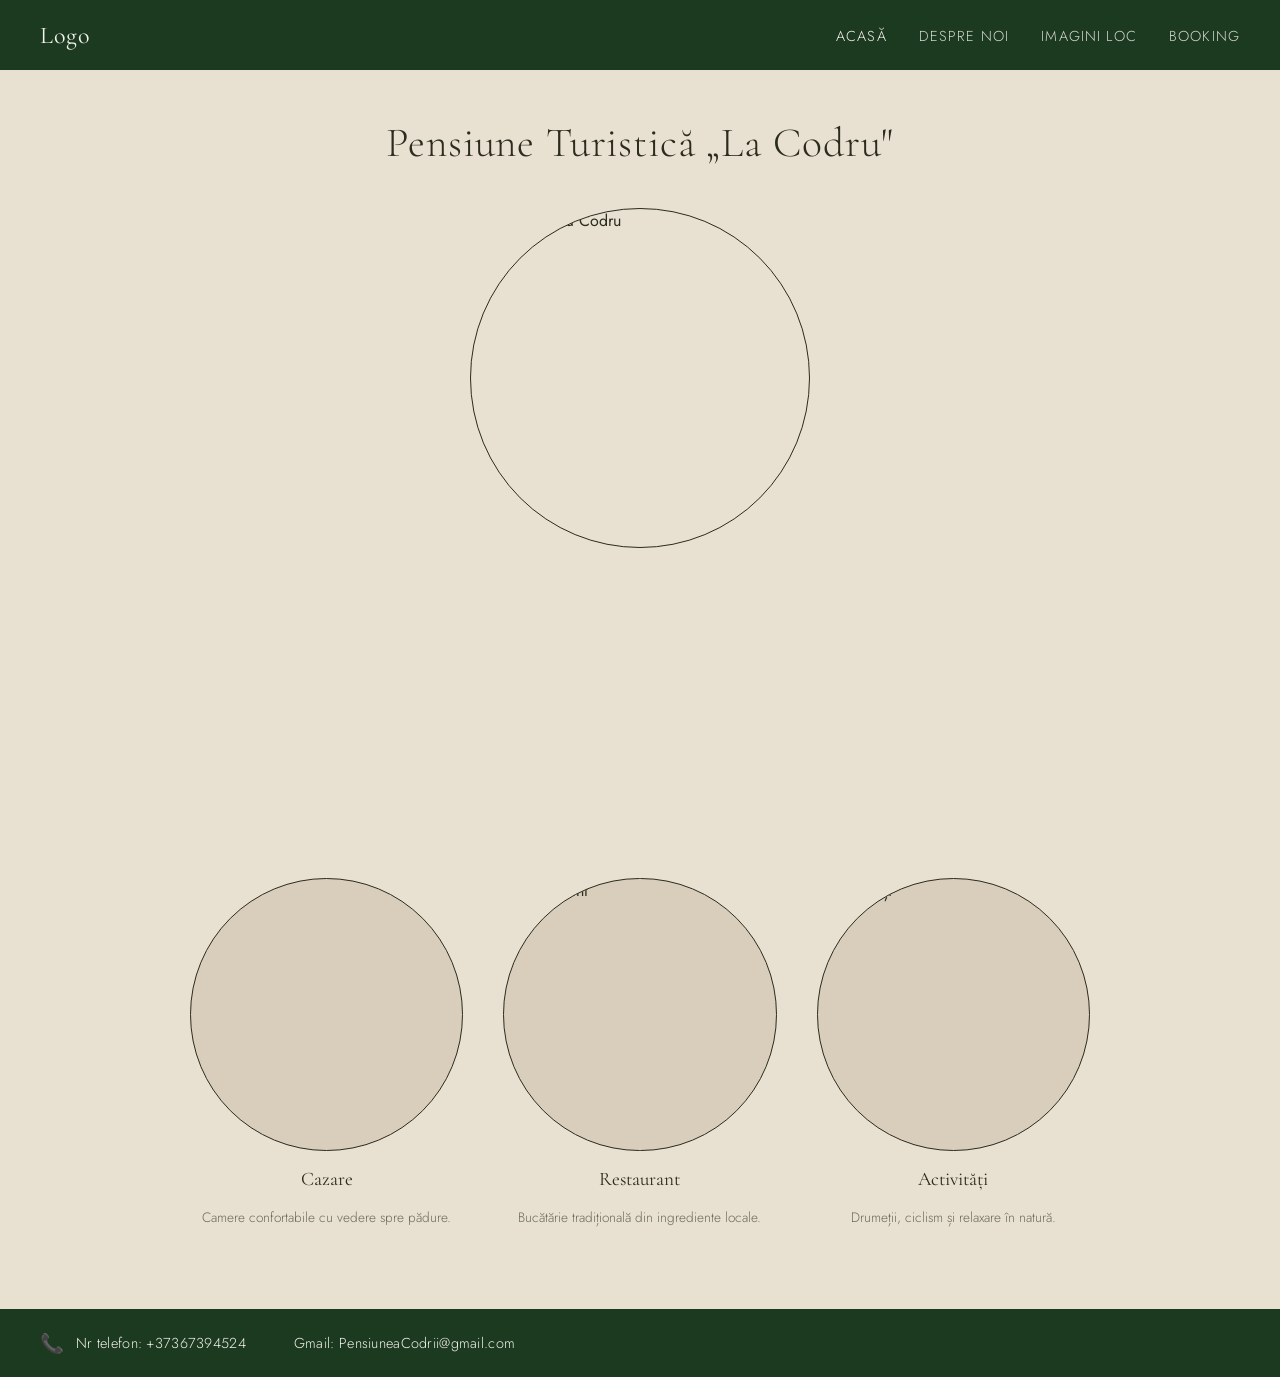
==== Proiect_Practica_2026/index.html @ 55665f12 "Ziua 2:Finalizat wireframe figma si structura HTML5" ====
<!DOCTYPE html>
<html lang="ro">
<head>
    <meta charset="UTF-8">
    <meta name="viewport" content="width=device-width, initial-scale=1.0">
    <meta name="description" content="Pensiune Turistică La Codru - Relaxare în inima naturii">
    <meta name="author" content="Catanoi Riccardo">
    <title>Acasă | Pensiune Turistică „La Codru"</title>

    <link href="https://fonts.googleapis.com/css2?family=Cormorant+Garamond:wght@300;400;500&family=Jost:wght@300;400;500&display=swap" rel="stylesheet">

    <style>
        *, *::before, *::after {
            box-sizing: border-box;
            margin: 0;
            padding: 0;
        }

        :root {
            --green-dark: #1C3A20;
            --green-mid:  #2A5230;
            --linen:      #E8E0D0;
            --linen-dark: #D9CEBC;
            --text-dark:  #2B2B1E;
            --text-muted: #6B6B5A;
            --white-warm: #F5F2EC;
        }

        body {
            font-family: 'Jost', sans-serif;
            background-color: var(--linen);
            color: var(--text-dark);
            min-height: 100vh;
            display: flex;
            flex-direction: column;
        }

        /* ===== HEADER ===== */
        .site-header {
            background-color: var(--green-dark);
            padding: 0 2.5rem;
            height: 70px;
            display: flex;
            align-items: center;
        }

        .header-inner {
            width: 100%;
            display: flex;
            align-items: center;
            justify-content: space-between;
        }

        .logo {
            font-family: 'Cormorant Garamond', serif;
            font-size: 1.5rem;
            font-weight: 400;
            color: var(--white-warm);
            text-decoration: none;
            letter-spacing: 0.03em;
        }

        .main-nav .nav-list {
            list-style: none;
            display: flex;
            gap: 2rem;
        }

        .nav-link {
            font-family: 'Jost', sans-serif;
            font-size: 0.9rem;
            font-weight: 300;
            color: var(--white-warm);
            text-decoration: none;
            letter-spacing: 0.08em;
            text-transform: uppercase;
            opacity: 0.85;
            transition: opacity 0.2s;
        }

        .nav-link:hover,
        .nav-link.active {
            opacity: 1;
        }

        /* ===== MAIN ===== */
        .main-content {
            flex: 1;
        }

        /* ===== HERO ===== */
        .hero-section {
            background-color: var(--linen);
            display: flex;
            flex-direction: column;
            align-items: center;
            padding: 3rem 2rem 4rem;
            min-height: calc(100vh - 140px);
        }

        .hero-title {
            font-family: 'Cormorant Garamond', serif;
            font-size: 2.6rem;
            font-weight: 300;
            color: var(--text-dark);
            letter-spacing: 0.02em;
            margin-bottom: 2.5rem;
            text-align: center;
        }

        .hero-image-wrapper {
            width: 340px;
            height: 340px;
            border-radius: 50%;
            overflow: hidden;
            border: 1.5px solid var(--text-dark);
        }

        .hero-image {
            width: 100%;
            height: 100%;
            object-fit: cover;
        }

        /* ===== SERVICII ===== */
        .servicii-section {
            background-color: var(--linen);
            padding: 3rem 4rem 5rem;
        }

        .cards-grid {
            display: grid;
            grid-template-columns: repeat(3, 1fr);
            gap: 2.5rem;
            max-width: 900px;
            margin: 0 auto;
        }

        .card {
            display: flex;
            flex-direction: column;
            align-items: center;
            gap: 1rem;
        }

        .card-image-wrapper {
            width: 100%;
            aspect-ratio: 1;
            border-radius: 50%;
            overflow: hidden;
            border: 1.5px solid var(--text-dark);
            background-color: var(--linen-dark);
        }

        .card-image {
            width: 100%;
            height: 100%;
            object-fit: cover;
        }

        .card-title {
            font-family: 'Cormorant Garamond', serif;
            font-size: 1.2rem;
            font-weight: 400;
            color: var(--text-dark);
            text-align: center;
        }

        .card-desc {
            font-size: 0.85rem;
            font-weight: 300;
            color: var(--text-muted);
            text-align: center;
            line-height: 1.6;
        }

        /* ===== FOOTER ===== */
        .site-footer {
            background-color: var(--green-dark);
            padding: 1.25rem 2.5rem;
        }

        .footer-inner {
            display: flex;
            align-items: center;
            gap: 3rem;
        }

        .footer-contact {
            display: flex;
            align-items: center;
            gap: 0.75rem;
        }

        .footer-icon {
            font-size: 1.2rem;
            color: var(--white-warm);
        }

        .footer-text {
            font-family: 'Jost', sans-serif;
            font-size: 0.9rem;
            font-weight: 300;
            color: var(--white-warm);
            letter-spacing: 0.02em;
        }
    </style>
</head>
<body>

    <!-- ===== HEADER ===== -->
    <header class="site-header">
        <div class="header-inner">
            <a href="index.html" class="logo">Logo</a>
            <nav class="main-nav">
                <ul class="nav-list">
                    <li class="nav-item"><a href="index.html" class="nav-link active">Acasă</a></li>
                    <li class="nav-item"><a href="despre.html" class="nav-link">Despre noi</a></li>
                    <li class="nav-item"><a href="galerie.html" class="nav-link">Imagini loc</a></li>
                    <li class="nav-item"><a href="rezervare.html" class="nav-link">Booking</a></li>
                </ul>
            </nav>
        </div>
    </header>

    <!-- ===== MAIN ===== -->
    <main class="main-content">

        <!-- SECȚIUNEA 1 — Hero -->
        <section id="hero" class="hero-section">
            <h1 class="hero-title">Pensiune Turistică „La Codru"</h1>
            <div class="hero-image-wrapper">
                <img src="La_Codru.jpg" alt="Pensiunea La Codru" class="hero-image">
            </div>
        </section>

        <!-- SECȚIUNEA 2 — Servicii -->
        <section id="servicii" class="servicii-section">
            <div class="cards-grid">

                <article class="card">
                    <div class="card-image-wrapper">
                        <img src="assets/img/cazare.jpg" alt="Cazare" class="card-image">
                    </div>
                    <h3 class="card-title">Cazare</h3>
                    <p class="card-desc">Camere confortabile cu vedere spre pădure.</p>
                </article>

                <article class="card">
                    <div class="card-image-wrapper">
                        <img src="assets/img/restaurant.jpg" alt="Restaurant" class="card-image">
                    </div>
                    <h3 class="card-title">Restaurant</h3>
                    <p class="card-desc">Bucătărie tradițională din ingrediente locale.</p>
                </article>

                <article class="card">
                    <div class="card-image-wrapper">
                        <img src="assets/img/activitati.jpg" alt="Activități" class="card-image">
                    </div>
                    <h3 class="card-title">Activități</h3>
                    <p class="card-desc">Drumeții, ciclism și relaxare în natură.</p>
                </article>

            </div>
        </section>

    </main>

    <!-- ===== FOOTER ===== -->
    <footer class="site-footer">
        <div class="footer-inner">
            <div class="footer-contact">
                <span class="footer-icon">📞</span>
                <span class="footer-text">Nr telefon: +37367394524</span>
            </div>
            <div class="footer-contact">
                <span class="footer-text">Gmail: PensiuneaCodrii@gmail.com</span>
            </div>
        </div>
    </footer>

</body>
</html>
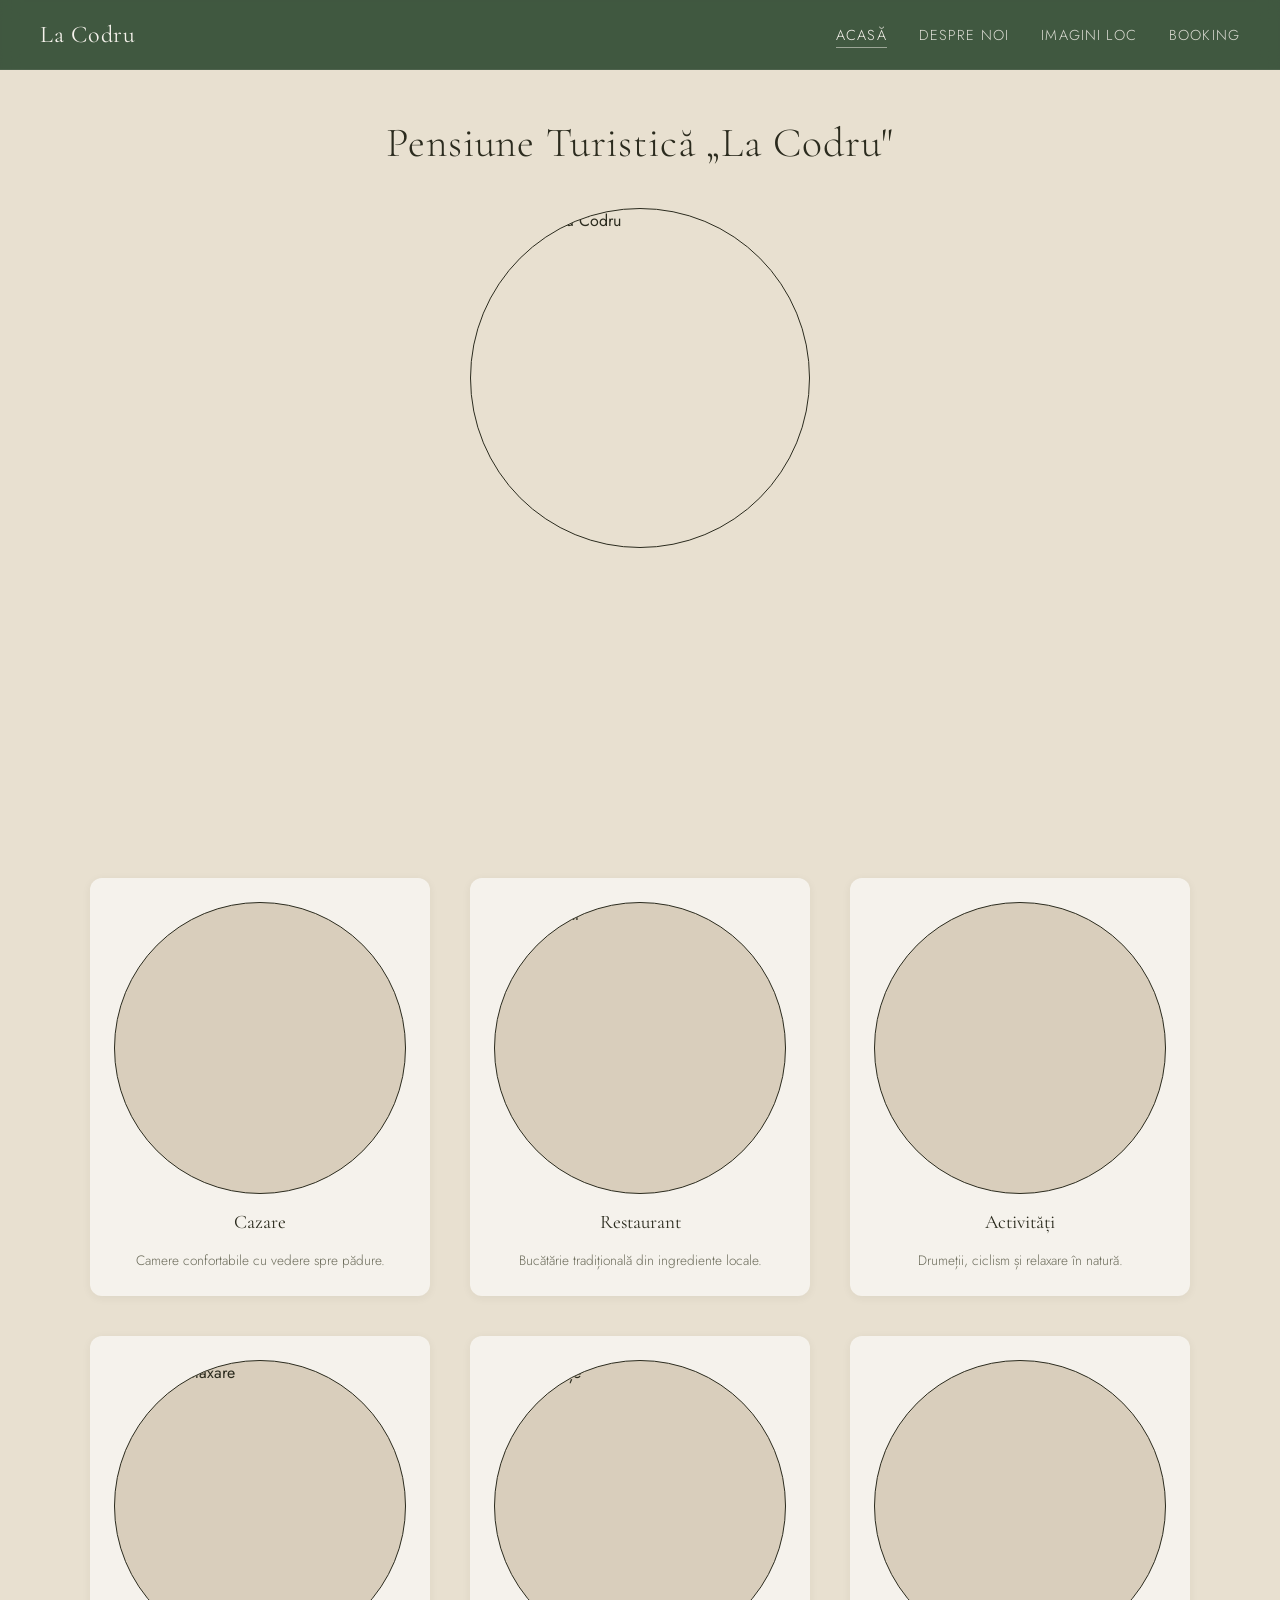
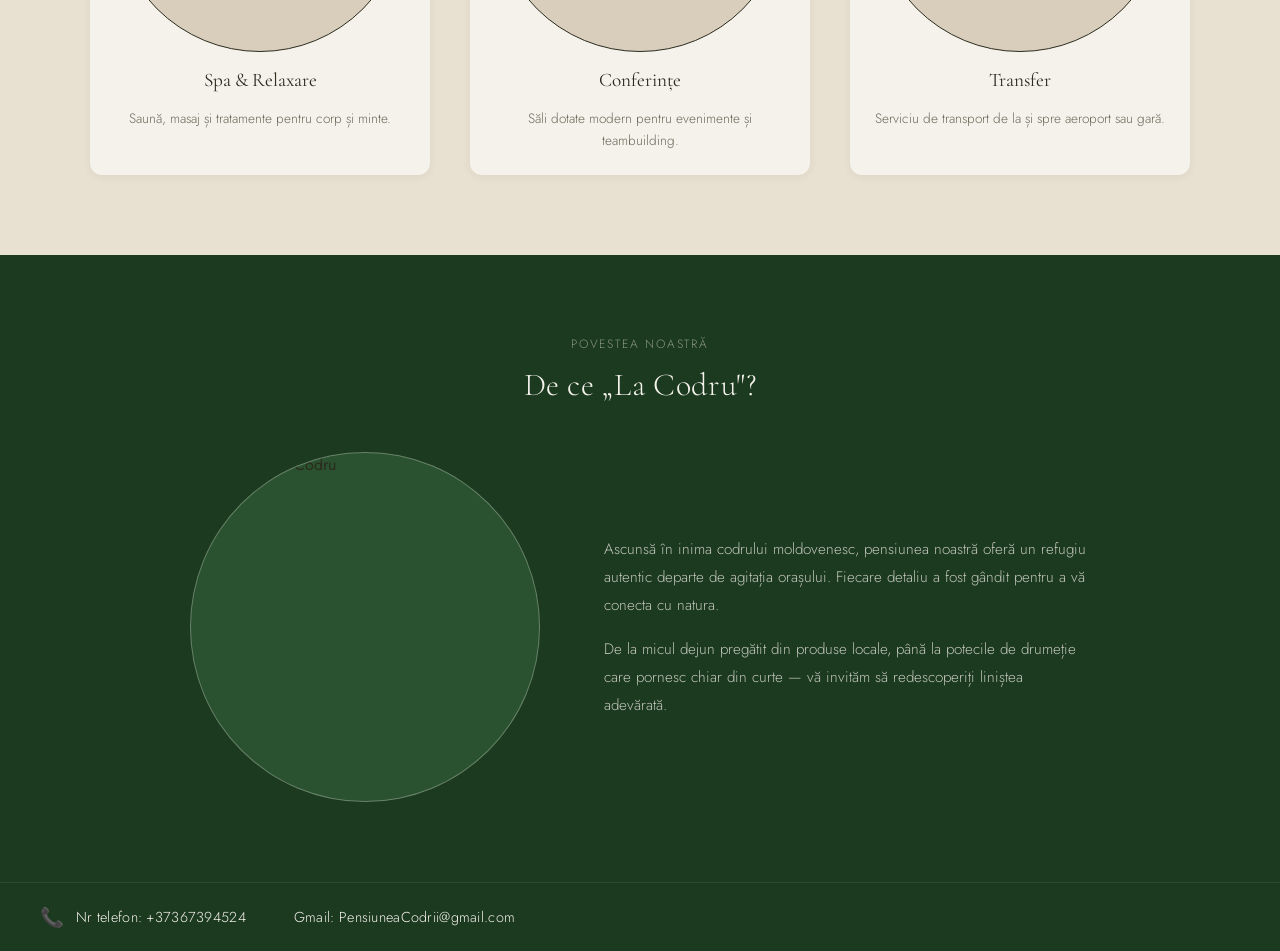
==== commit 2b249f80: "Ziua 4: Finalizat Layout, Flexbox Grid si Interactivitate. Validat W3C." ====
--- a/Proiect_Practica_2026/index.html
+++ b/Proiect_Practica_2026/index.html
@@ -35,13 +35,19 @@
             flex-direction: column;
         }
 
-        /* ===== HEADER ===== */
+        /* ===== SARCINA 1: HEADER STICKY CU GLASSMORPHISM ===== */
         .site-header {
-            background-color: var(--green-dark);
+            position: sticky;
+            top: 0;
+            z-index: 100;
+            background-color: rgba(28, 58, 32, 0.82);
+            backdrop-filter: blur(10px);
+            -webkit-backdrop-filter: blur(10px);
             padding: 0 2.5rem;
             height: 70px;
             display: flex;
             align-items: center;
+            border-bottom: 1px solid rgba(245, 242, 236, 0.08);
         }
 
         .header-inner {
@@ -58,6 +64,12 @@
             color: var(--white-warm);
             text-decoration: none;
             letter-spacing: 0.03em;
+            /* Subtle scale on hover */
+            transition: opacity 0.2s ease;
+        }
+
+        .logo:hover {
+            opacity: 0.85;
         }
 
         .main-nav .nav-list {
@@ -66,6 +78,13 @@
             gap: 2rem;
         }
 
+        /* ===== SARCINA NOUĂ: ANIMATED UNDERLINE PE NAV LINKS ===== */
+        /*
+          Pseudo-elementul ::after creează o linie invizibilă sub fiecare link.
+          La hover, linia se "desfășoară" de la stânga la dreapta prin
+          tranziția proprietății transform: scaleX(0 → 1).
+          transform-origin: left asigură că animația pornește din stânga.
+        */
         .nav-link {
             font-family: 'Jost', sans-serif;
             font-size: 0.9rem;
@@ -75,12 +94,42 @@
             letter-spacing: 0.08em;
             text-transform: uppercase;
             opacity: 0.85;
-            transition: opacity 0.2s;
-        }
-
-        .nav-link:hover,
+            transition: opacity 0.2s ease;
+            position: relative;  /* necesar pentru ::after pozitionat absolut */
+            padding-bottom: 3px; /* spatiu pentru linie */
+        }
+
+        .nav-link::after {
+            content: '';
+            position: absolute;
+            bottom: 0;
+            left: 0;
+            width: 100%;
+            height: 1px;
+            background-color: var(--white-warm);
+            /* Stare initiala: invizibil, comprimat la 0 latime */
+            transform: scaleX(0);
+            transform-origin: left center;
+            transition: transform 0.3s cubic-bezier(0.25, 0.46, 0.45, 0.94);
+        }
+
+        .nav-link:hover {
+            opacity: 1;
+        }
+
+        .nav-link:hover::after {
+            /* La hover: linia se desfasoara de la stanga spre dreapta */
+            transform: scaleX(1);
+        }
+
         .nav-link.active {
             opacity: 1;
+        }
+
+        /* Link-ul activ are linia mereu vizibila */
+        .nav-link.active::after {
+            transform: scaleX(1);
+            opacity: 0.5;
         }
 
         /* ===== MAIN ===== */
@@ -114,15 +163,34 @@
             border-radius: 50%;
             overflow: hidden;
             border: 1.5px solid var(--text-dark);
+            /* Micro-animatie: imagine hero apare la incarcare */
+            animation: fadeInScale 0.8s cubic-bezier(0.25, 0.46, 0.45, 0.94) both;
+        }
+
+        @keyframes fadeInScale {
+            from {
+                opacity: 0;
+                transform: scale(0.95);
+            }
+            to {
+                opacity: 1;
+                transform: scale(1);
+            }
         }
 
         .hero-image {
             width: 100%;
             height: 100%;
             object-fit: cover;
-        }
-
-        /* ===== SERVICII ===== */
+            /* Zoom subtil la hover pe imaginea hero */
+            transition: transform 0.6s cubic-bezier(0.25, 0.46, 0.45, 0.94);
+        }
+
+        .hero-image-wrapper:hover .hero-image {
+            transform: scale(1.04);
+        }
+
+        /* ===== SARCINA 2: GRID SERVICII AUTO-ADAPTIV ===== */
         .servicii-section {
             background-color: var(--linen);
             padding: 3rem 4rem 5rem;
@@ -130,19 +198,42 @@
 
         .cards-grid {
             display: grid;
-            grid-template-columns: repeat(3, 1fr);
+            grid-template-columns: repeat(auto-fit, minmax(280px, 1fr));
             gap: 2.5rem;
-            max-width: 900px;
+            max-width: 1100px;
             margin: 0 auto;
         }
 
+        /* ===== SARCINA NOUĂ: HOVER CARDURI CU RIDICARE ȘI UMBRĂ ===== */
+        /*
+          cubic-bezier(0.25, 0.46, 0.45, 0.94) = ease-out personalizat:
+          porneste rapid, incetineste la sfarsit → senzatie naturala de "ridicare".
+          box-shadow stratificat: umbra apropiata (y=8px, blur=16px) + umbra indepartata
+          (y=20px, blur=40px) simuleaza mai bine lumina reala pe o suprafata ridicata.
+        */
         .card {
             display: flex;
             flex-direction: column;
             align-items: center;
             gap: 1rem;
-        }
-
+            background-color: var(--white-warm);
+            border-radius: 12px;
+            padding: 1.5rem;
+            box-shadow: 0 2px 10px rgba(43, 43, 30, 0.06);
+            transition: transform 0.3s cubic-bezier(0.25, 0.46, 0.45, 0.94),
+                        box-shadow 0.3s ease;
+            cursor: default;
+        }
+
+        .card:hover {
+            transform: translateY(-12px);
+            /* Umbra dubla: contact shadow + ambient shadow = realism */
+            box-shadow:
+                0 8px 16px rgba(43, 43, 30, 0.08),
+                0 20px 40px rgba(43, 43, 30, 0.10);
+        }
+
+        /* Imaginea cardului face zoom subtil la hover pe card */
         .card-image-wrapper {
             width: 100%;
             aspect-ratio: 1;
@@ -150,12 +241,22 @@
             overflow: hidden;
             border: 1.5px solid var(--text-dark);
             background-color: var(--linen-dark);
+            transition: border-color 0.3s ease;
+        }
+
+        .card:hover .card-image-wrapper {
+            border-color: var(--green-mid);
         }
 
         .card-image {
             width: 100%;
             height: 100%;
             object-fit: cover;
+            transition: transform 0.4s cubic-bezier(0.25, 0.46, 0.45, 0.94);
+        }
+
+        .card:hover .card-image {
+            transform: scale(1.06);
         }
 
         .card-title {
@@ -164,6 +265,11 @@
             font-weight: 400;
             color: var(--text-dark);
             text-align: center;
+            transition: color 0.25s ease;
+        }
+
+        .card:hover .card-title {
+            color: var(--green-mid);
         }
 
         .card-desc {
@@ -172,12 +278,116 @@
             color: var(--text-muted);
             text-align: center;
             line-height: 1.6;
+        }
+
+        /* ===== SARCINA 3: SECȚIUNEA MISIUNE ===== */
+        .mission-section {
+            background-color: var(--green-dark);
+            padding: 5rem 4rem;
+        }
+
+        .mission-label {
+            font-family: 'Jost', sans-serif;
+            font-size: 0.75rem;
+            font-weight: 300;
+            letter-spacing: 0.15em;
+            text-transform: uppercase;
+            color: rgba(245, 242, 236, 0.5);
+            text-align: center;
+            margin-bottom: 0.75rem;
+        }
+
+        .mission-title {
+            font-family: 'Cormorant Garamond', serif;
+            font-size: 2rem;
+            font-weight: 300;
+            color: var(--white-warm);
+            text-align: center;
+            margin-bottom: 3rem;
+            letter-spacing: 0.02em;
+        }
+
+        .mission-inner {
+            display: flex;
+            align-items: center;
+            gap: 4rem;
+            max-width: 900px;
+            margin: 0 auto;
+        }
+
+        .mission-image {
+            flex: 1;
+            order: 1;
+            aspect-ratio: 1;
+            border-radius: 50%;
+            overflow: hidden;
+            border: 1.5px solid rgba(245, 242, 236, 0.3);
+            background-color: var(--green-mid);
+            min-width: 0;
+            transition: border-color 0.4s ease, box-shadow 0.4s ease;
+        }
+
+        .mission-image:hover {
+            border-color: rgba(245, 242, 236, 0.6);
+            box-shadow: 0 0 0 4px rgba(245, 242, 236, 0.06);
+        }
+
+        .mission-image img {
+            width: 100%;
+            height: 100%;
+            object-fit: cover;
+            transition: transform 0.6s cubic-bezier(0.25, 0.46, 0.45, 0.94);
+        }
+
+        .mission-image:hover img {
+            transform: scale(1.04);
+        }
+
+        .mission-text {
+            flex: 1.4;
+            order: 2;
+            min-width: 0;
+        }
+
+        .mission-text p {
+            font-family: 'Jost', sans-serif;
+            font-size: 0.95rem;
+            font-weight: 300;
+            color: rgba(245, 242, 236, 0.75);
+            line-height: 1.85;
+            margin-bottom: 1rem;
+        }
+
+        .mission-text p:last-child { margin-bottom: 0; }
+
+        @media (max-width: 640px) {
+            .mission-inner {
+                flex-direction: column;
+                gap: 2rem;
+            }
+
+            .mission-image {
+                order: 1;
+                width: 200px;
+                flex: none;
+            }
+
+            .mission-text {
+                order: 2;
+                width: 100%;
+                text-align: center;
+            }
+
+            .servicii-section {
+                padding: 3rem 1.5rem 4rem;
+            }
         }
 
         /* ===== FOOTER ===== */
         .site-footer {
             background-color: var(--green-dark);
             padding: 1.25rem 2.5rem;
+            border-top: 1px solid rgba(245, 242, 236, 0.08);
         }
 
         .footer-inner {
@@ -204,29 +414,46 @@
             color: var(--white-warm);
             letter-spacing: 0.02em;
         }
+
+        /* ===== SCROLL REVEAL: cardurile apar la scroll ===== */
+        /*
+          Clasa .reveal este adaugata via JS la elementele ce urmeaza sa apara.
+          Initial sunt invizibile si coborate cu 24px.
+          Cand primesc clasa .visible (adaugata de IntersectionObserver),
+          trec la opacity:1 si translateY(0) — animatie CSS pura, fara biblioteci.
+        */
+        .reveal {
+            opacity: 0;
+            transform: translateY(24px);
+            transition: opacity 0.55s ease, transform 0.55s cubic-bezier(0.25, 0.46, 0.45, 0.94);
+        }
+
+        .reveal.visible {
+            opacity: 1;
+            transform: translateY(0);
+        }
     </style>
 </head>
 <body>
 
-    <!-- ===== HEADER ===== -->
+    <!-- SARCINA 1: Header sticky cu glassmorphism -->
     <header class="site-header">
         <div class="header-inner">
-            <a href="index.html" class="logo">Logo</a>
+            <a href="index.html" class="logo">La Codru</a>
             <nav class="main-nav">
                 <ul class="nav-list">
-                    <li class="nav-item"><a href="index.html" class="nav-link active">Acasă</a></li>
-                    <li class="nav-item"><a href="despre.html" class="nav-link">Despre noi</a></li>
-                    <li class="nav-item"><a href="galerie.html" class="nav-link">Imagini loc</a></li>
-                    <li class="nav-item"><a href="rezervare.html" class="nav-link">Booking</a></li>
+                    <li><a href="index.html" class="nav-link active">Acasă</a></li>
+                    <li><a href="despre.html" class="nav-link">Despre noi</a></li>
+                    <li><a href="galerie.html" class="nav-link">Imagini loc</a></li>
+                    <li><a href="rezervare.html" class="nav-link">Booking</a></li>
                 </ul>
             </nav>
         </div>
     </header>
 
-    <!-- ===== MAIN ===== -->
     <main class="main-content">
 
-        <!-- SECȚIUNEA 1 — Hero -->
+        <!-- Hero -->
         <section id="hero" class="hero-section">
             <h1 class="hero-title">Pensiune Turistică „La Codru"</h1>
             <div class="hero-image-wrapper">
@@ -234,11 +461,11 @@
             </div>
         </section>
 
-        <!-- SECȚIUNEA 2 — Servicii -->
+        <!-- SARCINA 2: Grid servicii auto-adaptiv -->
         <section id="servicii" class="servicii-section">
             <div class="cards-grid">
 
-                <article class="card">
+                <article class="card reveal">
                     <div class="card-image-wrapper">
                         <img src="assets/img/cazare.jpg" alt="Cazare" class="card-image">
                     </div>
@@ -246,7 +473,7 @@
                     <p class="card-desc">Camere confortabile cu vedere spre pădure.</p>
                 </article>
 
-                <article class="card">
+                <article class="card reveal">
                     <div class="card-image-wrapper">
                         <img src="assets/img/restaurant.jpg" alt="Restaurant" class="card-image">
                     </div>
@@ -254,7 +481,7 @@
                     <p class="card-desc">Bucătărie tradițională din ingrediente locale.</p>
                 </article>
 
-                <article class="card">
+                <article class="card reveal">
                     <div class="card-image-wrapper">
                         <img src="assets/img/activitati.jpg" alt="Activități" class="card-image">
                     </div>
@@ -262,12 +489,51 @@
                     <p class="card-desc">Drumeții, ciclism și relaxare în natură.</p>
                 </article>
 
+                <article class="card reveal">
+                    <div class="card-image-wrapper">
+                        <img src="assets/img/spa.jpg" alt="Spa & Relaxare" class="card-image">
+                    </div>
+                    <h3 class="card-title">Spa & Relaxare</h3>
+                    <p class="card-desc">Saună, masaj și tratamente pentru corp și minte.</p>
+                </article>
+
+                <article class="card reveal">
+                    <div class="card-image-wrapper">
+                        <img src="assets/img/conferinte.jpg" alt="Conferințe" class="card-image">
+                    </div>
+                    <h3 class="card-title">Conferințe</h3>
+                    <p class="card-desc">Săli dotate modern pentru evenimente și teambuilding.</p>
+                </article>
+
+                <article class="card reveal">
+                    <div class="card-image-wrapper">
+                        <img src="assets/img/transfer.jpg" alt="Transfer" class="card-image">
+                    </div>
+                    <h3 class="card-title">Transfer</h3>
+                    <p class="card-desc">Serviciu de transport de la și spre aeroport sau gară.</p>
+                </article>
+
             </div>
         </section>
 
+        <!-- SARCINA 3: Secțiunea Misiune cu inversare flux -->
+        <section id="misiune" class="mission-section">
+            <p class="mission-label">Povestea noastră</p>
+            <h2 class="mission-title">De ce „La Codru"?</h2>
+            <div class="mission-inner">
+                <div class="mission-image reveal">
+                    <img src="La_Codru.jpg" alt="Natura la La Codru">
+                </div>
+                <div class="mission-text reveal">
+                    <p>Ascunsă în inima codrului moldovenesc, pensiunea noastră oferă un refugiu autentic departe de agitația orașului. Fiecare detaliu a fost gândit pentru a vă conecta cu natura.</p>
+                    <p>De la micul dejun pregătit din produse locale, până la potecile de drumeție care pornesc chiar din curte — vă invităm să redescoperiți liniștea adevărată.</p>
+                </div>
+            </div>
+        </section>
+
     </main>
 
-    <!-- ===== FOOTER ===== -->
+    <!-- Footer -->
     <footer class="site-footer">
         <div class="footer-inner">
             <div class="footer-contact">
@@ -280,5 +546,36 @@
         </div>
     </footer>
 
+    <script>
+        /*
+         * SCROLL REVEAL cu IntersectionObserver
+         * ─────────────────────────────────────
+         * IntersectionObserver "priveste" fiecare element .reveal.
+         * Cand un element intra in viewport (intersectionRatio > 0),
+         * adauga clasa .visible care declanseza tranzitia CSS.
+         * threshold: 0.12 = elementul trebuie sa fie 12% vizibil inainte
+         * sa apara — evita aparitii bruste chiar la limita ecranului.
+         *
+         * Cardurile primesc un animation-delay progresiv (i * 80ms)
+         * doar cand sunt in acelasi "batch" de aparitie — efect cascada.
+         */
+        const revealObserver = new IntersectionObserver((entries) => {
+            entries.forEach((entry, index) => {
+                if (entry.isIntersecting) {
+                    // Delay cascadat pentru carduri din acelasi grid
+                    const card = entry.target;
+                    const siblings = Array.from(card.parentElement.querySelectorAll('.reveal'));
+                    const siblingIndex = siblings.indexOf(card);
+
+                    card.style.transitionDelay = `${siblingIndex * 80}ms`;
+                    card.classList.add('visible');
+                    revealObserver.unobserve(card); // Observam o singura data
+                }
+            });
+        }, { threshold: 0.12 });
+
+        document.querySelectorAll('.reveal').forEach(el => revealObserver.observe(el));
+    </script>
+
 </body>
 </html>
